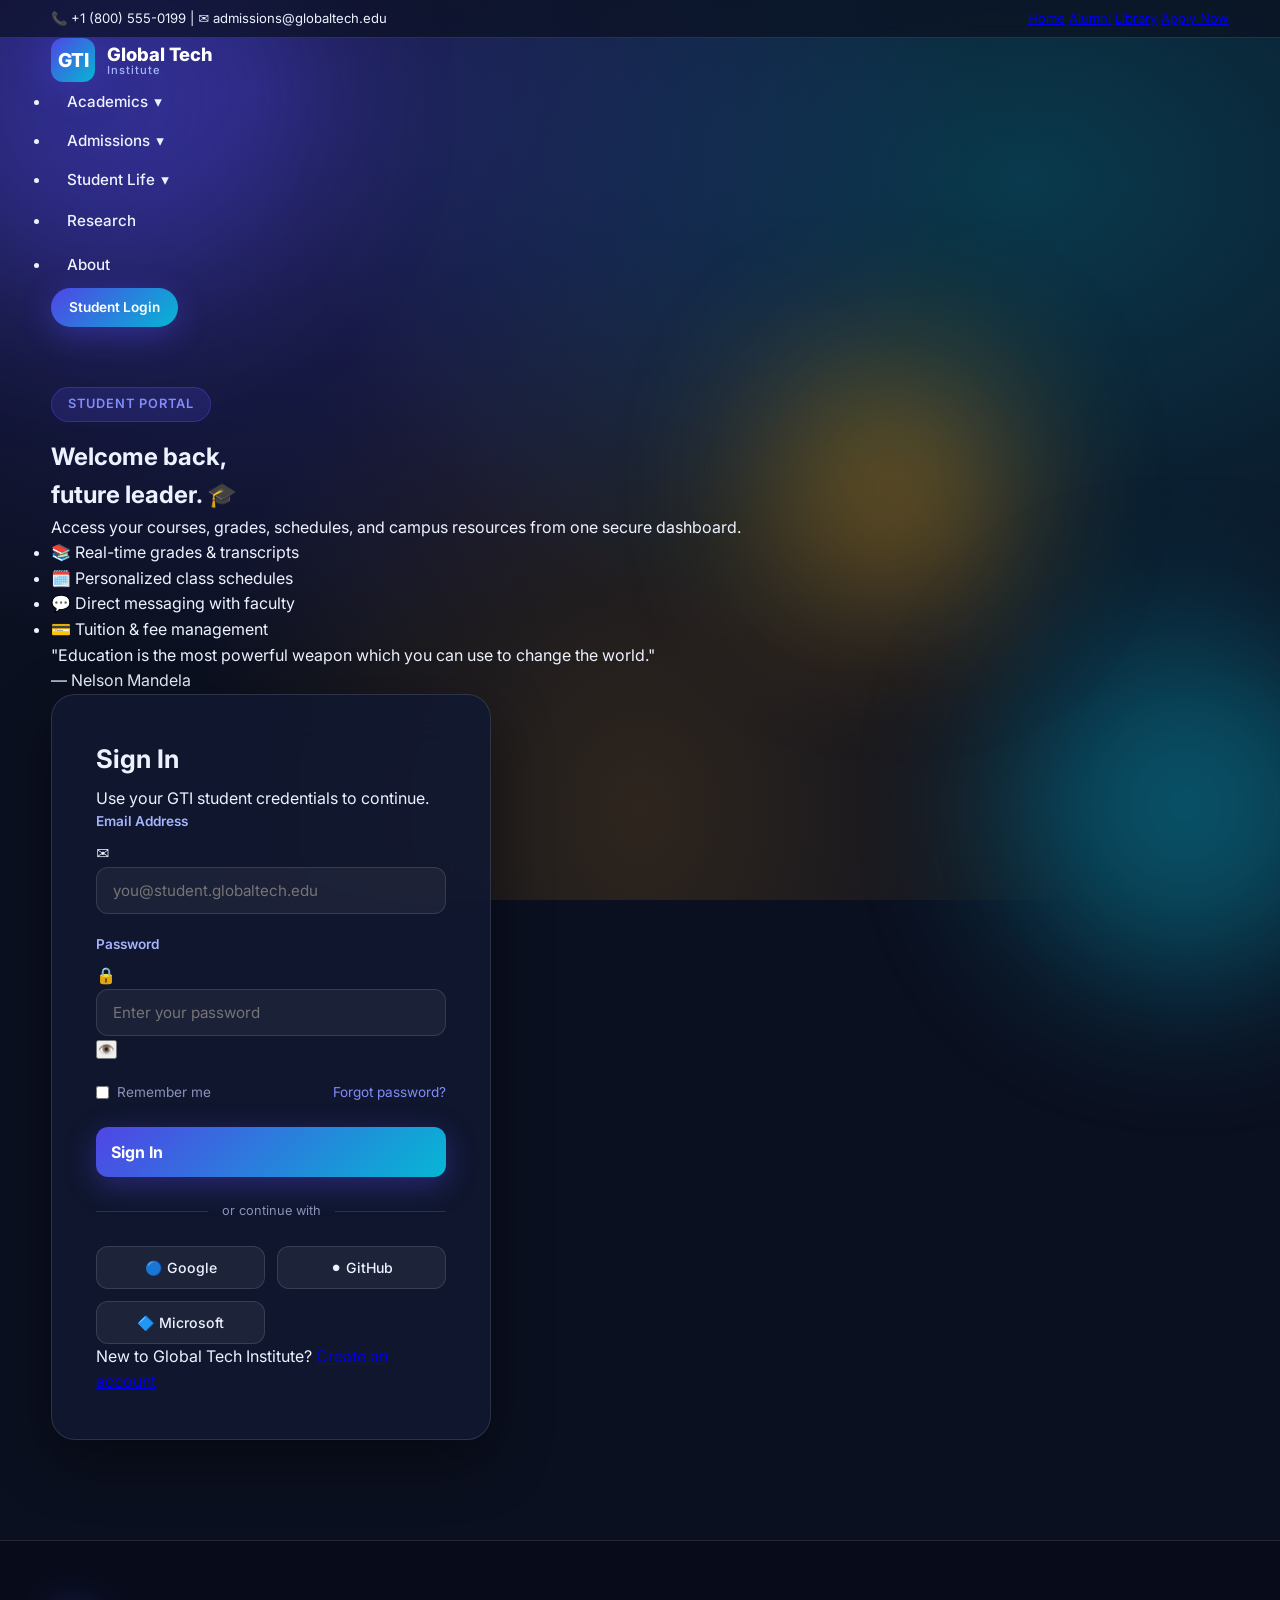
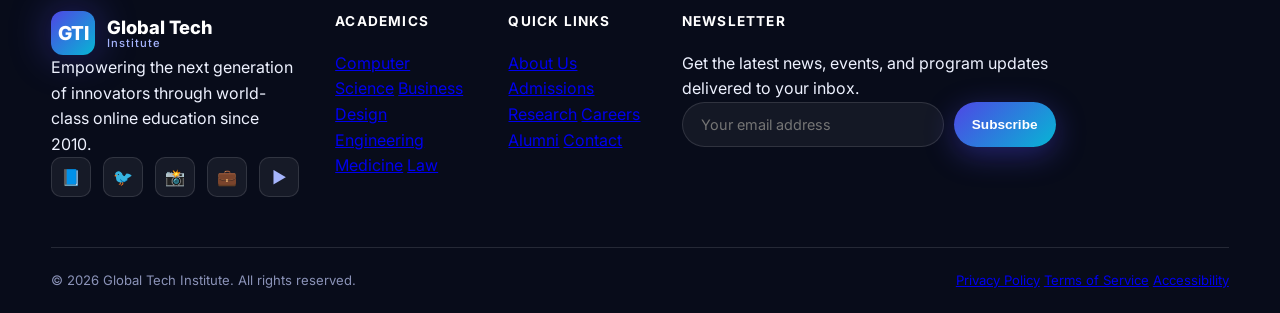
==== login.html @ 84972c01 "Add student login portal with validation" ====
<!DOCTYPE html>
<html lang="en">
<head>
  <meta charset="UTF-8" />
  <meta name="viewport" content="width=device-width, initial-scale=1.0" />
  <title>Student Login — Global Tech Institute</title>
  <meta name="description" content="Sign in to your Global Tech Institute student portal to access grades, schedules, and resources." />
  <link rel="preconnect" href="https://fonts.googleapis.com" />
  <link rel="preconnect" href="https://fonts.gstatic.com" crossorigin />
  <link href="https://fonts.googleapis.com/css2?family=Inter:wght@400;500;600;700;800;900&family=Playfair+Display:wght@600;700;800&display=swap" rel="stylesheet" />
  <link rel="stylesheet" href="style.css" />
</head>
<body>
  <div class="orb orb-1"></div>
  <div class="orb orb-2"></div>
  <div class="orb orb-3"></div>

  <!-- ============ TOP UTILITY BAR ============ -->
  <div class="topbar">
    <div class="container topbar-inner">
      <div class="topbar-left">
        <span>📞 +1 (800) 555-0199</span>
        <span class="topbar-divider">|</span>
        <span>✉️ admissions@globaltech.edu</span>
      </div>
      <div class="topbar-right">
        <a href="index.html">Home</a>
        <a href="#">Alumni</a>
        <a href="#">Library</a>
        <a href="#" class="topbar-cta">Apply Now</a>
      </div>
    </div>
  </div>

  <!-- ============ HEADER / MEGA-MENU NAV ============ -->
  <header class="site-header" id="siteHeader">
    <div class="container header-inner">
      <a href="index.html" class="logo">
        <span class="logo-mark">GTI</span>
        <span class="logo-text">Global Tech<br /><small>Institute</small></span>
      </a>

      <nav class="main-nav" id="mainNav">
        <ul class="nav-list">
          <li class="nav-item has-mega">
            <button class="nav-link" data-mega="academics">Academics <span class="caret">▾</span></button>
            <div class="mega-menu" id="mega-academics">
              <div class="mega-grid">
                <div class="mega-col">
                  <h4>Departments</h4>
                  <a href="departments/computer-science.html">Computer Science</a>
                  <a href="departments/business.html">Business</a>
                  <a href="departments/design.html">Design</a>
                  <a href="departments/engineering.html">Engineering</a>
                  <a href="departments/medicine.html">Medicine</a>
                  <a href="departments/law.html">Law</a>
                </div>
                <div class="mega-col">
                  <h4>Programs</h4>
                  <a href="#">Undergraduate</a>
                  <a href="#">Graduate</a>
                  <a href="#">Doctoral</a>
                  <a href="#">Certificates</a>
                  <a href="#">Micro-credentials</a>
                </div>
                <div class="mega-col mega-feature">
                  <h4>Featured Program</h4>
                  <div class="mega-card">
                    <span class="mega-badge">New</span>
                    <h5>B.Sc. Artificial Intelligence</h5>
                    <p>Master machine learning, neural networks, and data science.</p>
                    <a href="#" class="mega-link">Explore →</a>
                  </div>
                </div>
              </div>
            </div>
          </li>
          <li class="nav-item has-mega">
            <button class="nav-link" data-mega="admissions">Admissions <span class="caret">▾</span></button>
            <div class="mega-menu" id="mega-admissions">
              <div class="mega-grid">
                <div class="mega-col">
                  <h4>Apply</h4>
                  <a href="#">How to Apply</a>
                  <a href="#">Application Deadlines</a>
                  <a href="#">Tuition &amp; Fees</a>
                  <a href="#">Scholarships</a>
                  <a href="#">Financial Aid</a>
                </div>
                <div class="mega-col">
                  <h4>Visit &amp; Connect</h4>
                  <a href="#">Virtual Open House</a>
                  <a href="#">Campus Tours</a>
                  <a href="#">Request Info</a>
                  <a href="#">Contact Admissions</a>
                </div>
                <div class="mega-col mega-feature">
                  <h4>Upcoming Deadline</h4>
                  <div class="mega-card">
                    <span class="mega-badge accent">Spring 2027</span>
                    <h5>Priority Application</h5>
                    <p>Submit by <strong>November 15, 2026</strong>.</p>
                    <a href="#" class="mega-link">Apply Now →</a>
                  </div>
                </div>
              </div>
            </div>
          </li>
          <li class="nav-item has-mega">
            <button class="nav-link" data-mega="life">Student Life <span class="caret">▾</span></button>
            <div class="mega-menu" id="mega-life">
              <div class="mega-grid">
                <div class="mega-col">
                  <h4>Community</h4>
                  <a href="#">Student Clubs</a>
                  <a href="#">Events &amp; Activities</a>
                  <a href="#">Athletics</a>
                  <a href="#">Diversity &amp; Inclusion</a>
                </div>
                <div class="mega-col">
                  <h4>Support</h4>
                  <a href="#">Academic Advising</a>
                  <a href="#">Career Services</a>
                  <a href="#">Counseling</a>
                  <a href="#">Disability Services</a>
                </div>
                <div class="mega-col mega-feature">
                  <h4>Student Portal</h4>
                  <div class="mega-card">
                    <span class="mega-badge">24/7</span>
                    <h5>Access Your Dashboard</h5>
                    <p>Grades, schedules, and resources — all in one place.</p>
                    <a href="login.html" class="mega-link">Sign In →</a>
                  </div>
                </div>
              </div>
            </div>
          </li>
          <li class="nav-item"><a class="nav-link" href="#">Research</a></li>
          <li class="nav-item"><a class="nav-link" href="#">About</a></li>
        </ul>
      </nav>

      <div class="header-actions">
        <a href="login.html" class="btn btn-primary btn-sm">Student Login</a>
        <button class="hamburger" id="hamburger" aria-label="Menu">
          <span></span><span></span><span></span>
        </button>
      </div>
    </div>
  </header>

  <!-- ============ LOGIN SECTION ============ -->
  <main class="login-page">
    <section class="login-section">
      <div class="container login-wrap">
        <!-- Left: Branding panel -->
        <div class="login-brand reveal">
          <span class="section-tag">Student Portal</span>
          <h1 class="login-title">Welcome back,<br />future leader. 🎓</h1>
          <p class="login-sub">Access your courses, grades, schedules, and campus resources from one secure dashboard.</p>
          <ul class="login-features">
            <li>📚 Real-time grades &amp; transcripts</li>
            <li>🗓️ Personalized class schedules</li>
            <li>💬 Direct messaging with faculty</li>
            <li>💳 Tuition &amp; fee management</li>
          </ul>
          <div class="login-quote">
            <p>"Education is the most powerful weapon which you can use to change the world."</p>
            <span>— Nelson Mandela</span>
          </div>
        </div>

        <!-- Right: Login form -->
        <div class="login-card reveal">
          <div class="login-card-head">
            <h2>Sign In</h2>
            <p>Use your GTI student credentials to continue.</p>
          </div>

          <form id="loginForm" novalidate>
            <div class="form-group">
              <label for="email">Email Address</label>
              <div class="input-wrap">
                <span class="input-icon">✉️</span>
                <input type="email" id="email" name="email" placeholder="you@student.globaltech.edu" autocomplete="email" />
              </div>
              <span class="error-msg" id="emailError"></span>
            </div>

            <div class="form-group">
              <label for="password">Password</label>
              <div class="input-wrap">
                <span class="input-icon">🔒</span>
                <input type="password" id="password" name="password" placeholder="Enter your password" autocomplete="current-password" />
                <button type="button" class="toggle-pass" id="togglePass" aria-label="Show password">👁️</button>
              </div>
              <span class="error-msg" id="passwordError"></span>
            </div>

            <div class="form-row">
              <label class="checkbox-label">
                <input type="checkbox" id="remember" />
                <span>Remember me</span>
              </label>
              <a href="#" class="forgot-link">Forgot password?</a>
            </div>

            <button type="submit" class="btn btn-primary login-btn">Sign In</button>

            <div class="login-divider"><span>or continue with</span></div>

            <div class="social-login">
              <button type="button" class="social-btn">🔵 Google</button>
              <button type="button" class="social-btn">⚫ GitHub</button>
              <button type="button" class="social-btn">🔷 Microsoft</button>
            </div>
          </form>

          <p class="login-signup">New to Global Tech Institute? <a href="#">Create an account</a></p>
        </div>
      </div>
    </section>
  </main>

  <!-- ============ FOOTER ============ -->
  <footer class="footer">
    <div class="container">
      <div class="footer-grid">
        <div class="footer-col footer-about">
          <a href="index.html" class="logo footer-logo">
            <span class="logo-mark">GTI</span>
            <span class="logo-text">Global Tech<br /><small>Institute</small></span>
          </a>
          <p>Empowering the next generation of innovators through world-class online education since 2010.</p>
          <div class="footer-social">
            <a href="#" aria-label="Facebook">📘</a>
            <a href="#" aria-label="Twitter">🐦</a>
            <a href="#" aria-label="Instagram">📸</a>
            <a href="#" aria-label="LinkedIn">💼</a>
            <a href="#" aria-label="YouTube">▶️</a>
          </div>
        </div>

        <div class="footer-col">
          <h4>Academics</h4>
          <a href="departments/computer-science.html">Computer Science</a>
          <a href="departments/business.html">Business</a>
          <a href="departments/design.html">Design</a>
          <a href="departments/engineering.html">Engineering</a>
          <a href="departments/medicine.html">Medicine</a>
          <a href="departments/law.html">Law</a>
        </div>

        <div class="footer-col">
          <h4>Quick Links</h4>
          <a href="#">About Us</a>
          <a href="#">Admissions</a>
          <a href="#">Research</a>
          <a href="#">Careers</a>
          <a href="#">Alumni</a>
          <a href="#">Contact</a>
        </div>

        <div class="footer-col">
          <h4>Newsletter</h4>
          <p class="newsletter-text">Get the latest news, events, and program updates delivered to your inbox.</p>
          <form id="newsletterForm" class="newsletter-form">
            <input type="email" placeholder="Your email address" required />
            <button type="submit" class="btn btn-primary btn-sm">Subscribe</button>
          </form>
          <span class="newsletter-msg" id="newsletterMsg"></span>
        </div>
      </div>

      <div class="footer-bottom">
        <p>© 2026 Global Tech Institute. All rights reserved.</p>
        <div class="footer-legal">
          <a href="#">Privacy Policy</a>
          <a href="#">Terms of Service</a>
          <a href="#">Accessibility</a>
        </div>
      </div>
    </div>
  </footer>

  <script src="script.js"></script>
</body>
</html>
---- style.css ----
/* =========================================================
   GLOBAL TECH INSTITUTE — style.css
   Production-ready stylesheet
   ========================================================= */

:root {
  --primary: #4f46e5;
  --primary-dark: #3730a3;
  --primary-light: #818cf8;
  --accent: #06b6d4;
  --accent-2: #f59e0b;
  --bg: #0b1020;
  --bg-2: #111831;
  --surface: rgba(255, 255, 255, 0.06);
  --surface-strong: rgba(255, 255, 255, 0.1);
  --border: rgba(255, 255, 255, 0.12);
  --text: #eef2ff;
  --text-muted: #a5b4fc;
  --text-dim: #8b93b8;
  --radius: 16px;
  --radius-lg: 24px;
  --shadow: 0 20px 60px rgba(0, 0, 0, 0.45);
  --shadow-glow: 0 0 40px rgba(79, 70, 229, 0.45);
  --font: 'Segoe UI', 'Inter', system-ui, -apple-system, sans-serif;
  --transition: 0.3s cubic-bezier(0.4, 0, 0.2, 1);
}

* {
  margin: 0;
  padding: 0;
  box-sizing: border-box;
}

html {
  scroll-behavior: smooth;
  scroll-padding-top: 90px;
}

body {
  font-family: var(--font);
  background: var(--bg);
  color: var(--text);
  line-height: 1.6;
  overflow-x: hidden;
  -webkit-font-smoothing: antialiased;
}

/* Animated gradient background */
body::before {
  content: '';
  position: fixed;
  inset: 0;
  z-index: -2;
  background:
    radial-gradient(ellipse at 20% 10%, rgba(79, 70, 229, 0.35), transparent 50%),
    radial-gradient(ellipse at 80% 20%, rgba(6, 182, 212, 0.25), transparent 50%),
    radial-gradient(ellipse at 50% 90%, rgba(245, 158, 11, 0.15), transparent 50%),
    var(--bg);
  animation: bgShift 18s ease-in-out infinite alternate;
}

@keyframes bgShift {
  0% { filter: hue-rotate(0deg); }
  100% { filter: hue-rotate(30deg); }
}

/* Floating orbs */
.orb {
  position: fixed;
  border-radius: 50%;
  filter: blur(80px);
  opacity: 0.4;
  z-index: -1;
  pointer-events: none;
}
.orb-1 { width: 400px; height: 400px; background: #4f46e5; top: -100px; left: -100px; animation: float 12s ease-in-out infinite; }
.orb-2 { width: 350px; height: 350px; background: #06b6d4; bottom: -80px; right: -80px; animation: float 15s ease-in-out infinite reverse; }
.orb-3 { width: 250px; height: 250px; background: #f59e0b; top: 40%; left: 60%; animation: float 10s ease-in-out infinite; }

@keyframes float {
  0%, 100% { transform: translate(0, 0) scale(1); }
  50% { transform: translate(30px, -40px) scale(1.1); }
}

/* =========================================================
   UTILITIES
   ========================================================= */
.container {
  width: min(1200px, 92%);
  margin-inline: auto;
}

.section {
  padding: 90px 0;
  position: relative;
}

.section-tag {
  display: inline-block;
  padding: 6px 16px;
  border-radius: 999px;
  background: rgba(79, 70, 229, 0.2);
  border: 1px solid rgba(79, 70, 229, 0.4);
  color: var(--primary-light);
  font-size: 0.8rem;
  font-weight: 600;
  letter-spacing: 1px;
  text-transform: uppercase;
  margin-bottom: 16px;
}

.section-title {
  font-size: clamp(1.8rem, 4vw, 2.8rem);
  font-weight: 800;
  line-height: 1.2;
  margin-bottom: 16px;
  background: linear-gradient(135deg, #fff, #a5b4fc);
  -webkit-background-clip: text;
  background-clip: text;
  -webkit-text-fill-color: transparent;
}

.section-sub {
  color: var(--text-dim);
  max-width: 640px;
  font-size: 1.05rem;
}

.center { text-align: center; }
.center .section-sub { margin-inline: auto; }

/* Buttons */
.btn {
  display: inline-flex;
  align-items: center;
  gap: 8px;
  padding: 13px 28px;
  border-radius: 999px;
  font-weight: 600;
  font-size: 0.95rem;
  text-decoration: none;
  cursor: pointer;
  border: none;
  transition: var(--transition);
  position: relative;
  overflow: hidden;
}

.btn-primary {
  background: linear-gradient(135deg, var(--primary), var(--accent));
  color: #fff;
  box-shadow: 0 8px 30px rgba(79, 70, 229, 0.4);
}
.btn-primary:hover {
  transform: translateY(-3px);
  box-shadow: 0 14px 40px rgba(79, 70, 229, 0.6);
}

.btn-ghost {
  background: var(--surface);
  border: 1px solid var(--border);
  color: var(--text);
  backdrop-filter: blur(10px);
}
.btn-ghost:hover {
  background: var(--surface-strong);
  transform: translateY(-3px);
}

.btn-sm { padding: 9px 18px; font-size: 0.85rem; }

/* =========================================================
   TOP BAR
   ========================================================= */
.topbar {
  background: rgba(11, 16, 32, 0.7);
  backdrop-filter: blur(12px);
  border-bottom: 1px solid var(--border);
  font-size: 0.82rem;
  padding: 8px 0;
  position: relative;
  z-index: 60;
}
.topbar-inner {
  display: flex;
  justify-content: space-between;
  align-items: center;
  gap: 16px;
  flex-wrap: wrap;
}
.topbar-links { display: flex; gap: 20px; }
.topbar-links a {
  color: var(--text-muted);
  text-decoration: none;
  display: inline-flex;
  align-items: center;
  gap: 6px;
  transition: var(--transition);
}
.topbar-links a:hover { color: #fff; }
.topbar-contact { display: flex; gap: 20px; color: var(--text-muted); }
.topbar-contact span { display: inline-flex; align-items: center; gap: 6px; }

/* =========================================================
   NAVBAR
   ========================================================= */
.navbar {
  position: sticky;
  top: 0;
  z-index: 50;
  background: rgba(11, 16, 32, 0.6);
  backdrop-filter: blur(20px);
  border-bottom: 1px solid var(--border);
  transition: var(--transition);
}
.navbar.scrolled {
  background: rgba(11, 16, 32, 0.9);
  box-shadow: 0 10px 40px rgba(0, 0, 0, 0.4);
}
.nav-inner {
  display: flex;
  align-items: center;
  justify-content: space-between;
  height: 76px;
  gap: 20px;
}

.logo {
  display: flex;
  align-items: center;
  gap: 12px;
  text-decoration: none;
  color: #fff;
}
.logo-mark {
  width: 44px;
  height: 44px;
  border-radius: 12px;
  background: linear-gradient(135deg, var(--primary), var(--accent));
  display: grid;
  place-items: center;
  font-weight: 800;
  font-size: 1.2rem;
  box-shadow: var(--shadow-glow);
}
.logo-text { font-weight: 800; font-size: 1.15rem; line-height: 1.1; }
.logo-text small { display: block; font-weight: 500; font-size: 0.7rem; color: var(--text-muted); letter-spacing: 1px; }

.nav-links {
  display: flex;
  align-items: center;
  gap: 6px;
  list-style: none;
}
.nav-links > li { position: relative; }
.nav-link {
  display: flex;
  align-items: center;
  gap: 6px;
  padding: 10px 16px;
  color: var(--text);
  text-decoration: none;
  font-weight: 500;
  font-size: 0.95rem;
  border-radius: 10px;
  transition: var(--transition);
  cursor: pointer;
  background: none;
  border: none;
  font-family: inherit;
}
.nav-link:hover, .nav-link.active {
  background: var(--surface);
  color: #fff;
}
.nav-link .chev { transition: var(--transition); font-size: 0.7rem; }
.nav-links > li:hover .chev { transform: rotate(180deg); }

.nav-cta { display: flex; align-items: center; gap: 12px; }

/* =========================================================
   MEGA MENU
   ========================================================= */
.mega-menu {
  position: absolute;
  top: calc(100% + 12px);
  left: 50%;
  transform: translateX(-50%) translateY(12px);
  width: min(880px, 90vw);
  background: rgba(17, 24, 49, 0.92);
  backdrop-filter: blur(24px);
  border: 1px solid var(--border);
  border-radius: var(--radius-lg);
  padding: 28px;
  display: grid;
  grid-template-columns: 1.4fr 1fr;
  gap: 28px;
  opacity: 0;
  visibility: hidden;
  pointer-events: none;
  transition: all 0.3s cubic-bezier(0.4, 0, 0.2, 1);
  box-shadow: var(--shadow);
}
.nav-links > li:hover .mega-menu,
.mega-menu.open {
  opacity: 1;
  visibility: visible;
  pointer-events: auto;
  transform: translateX(-50%) translateY(0);
}

.mega-col h4 {
  font-size: 0.75rem;
  text-transform: uppercase;
  letter-spacing: 1.5px;
  color: var(--text-muted);
  margin-bottom: 14px;
}
.mega-list { list-style: none; display: grid; gap: 4px; }
.mega-list a {
  display: flex;
  align-items: center;
  gap: 12px;
  padding: 10px 12px;
  border-radius: 10px;
  color: var(--text);
  text-decoration: none;
  transition: var(--transition);
}
.mega-list a:hover { background: var(--surface); transform: translateX(4px); }
.mega-icon {
  width: 36px;
  height: 36px;
  border-radius: 9px;
  display: grid;
  place-items: center;
  font-size: 1.1rem;
  background: rgba(79, 70, 229, 0.2);
  flex-shrink: 0;
}
.mega-list .mega-label { font-weight: 600; font-size: 0.9rem; }
.mega-list .mega-desc { font-size: 0.75rem; color: var(--text-dim); }

.mega-feature {
  background: linear-gradient(135deg, rgba(79, 70, 229, 0.25), rgba(6, 182, 212, 0.15));
  border: 1px solid rgba(79, 70, 229, 0.35);
  border-radius: var(--radius);
  padding: 22px;
  display: flex;
  flex-direction: column;
  gap: 12px;
}
.mega-feature h5 { font-size: 1.05rem; }
.mega-feature p { font-size: 0.85rem; color: var(--text-muted); }

/* =========================================================
   HERO
   ========================================================= */
.hero {
  position: relative;
  min-height: 92vh;
  display: flex;
  align-items: center;
  overflow: hidden;
}
.hero-video {
  position: absolute;
  inset: 0;
  width: 100%;
  height: 100%;
  object-fit: cover;
  z-index: -1;
  filter: brightness(0.35) saturate(1.1);
}
.hero-overlay {
  position: absolute;
  inset: 0;
  background: linear-gradient(180deg, rgba(11,16,32,0.5), rgba(11,16,32,0.85));
  z-index: -1;
}
.hero-content {
  max-width: 720px;
  padding: 80px 0;
}
.hero-badge {
  display: inline-flex;
  align-items: center;
  gap: 8px;
  padding: 8px 18px;
  border-radius: 999px;
  background: rgba(255, 255, 255, 0.08);
  border: 1px solid var(--border);
  backdrop-filter: blur(10px);
  font-size: 0.85rem;
  margin-bottom: 24px;
}
.hero-badge .dot {
  width: 8px; height: 8px; border-radius: 50%;
  background: #22c55e;
  animation: pulse 2s infinite;
}
@keyframes pulse {
  0%, 100% { box-shadow: 0 0 0 0 rgba(34, 197, 94, 0.6); }
  50% { box-shadow: 0 0 0 8px rgba(34, 197, 94, 0); }
}

.hero h1 {
  font-size: clamp(2.4rem, 6vw, 4.2rem);
  font-weight: 900;
  line-height: 1.08;
  margin-bottom: 22px;
}
.hero h1 .grad {
  background: linear-gradient(135deg, #818cf8, #06b6d4, #f59e0b);
  -webkit-background-clip: text;
  background-clip: text;
  -webkit-text-fill-color: transparent;
}
.hero p {
  font-size: 1.15rem;
  color: var(--text-muted);
  max-width: 560px;
  margin-bottom: 34px;
}
.hero-actions { display: flex; gap: 16px; flex-wrap: wrap; }

.hero-stats {
  display: flex;
  gap: 40px;
  margin-top: 56px;
  flex-wrap: wrap;
}
.hero-stat .num {
  font-size: 2rem;
  font-weight: 800;
  background: linear-gradient(135deg, #fff, #a5b4fc);
  -webkit-background-clip: text;
  background-clip: text;
  -webkit-text-fill-color: transparent;
}
.hero-stat .lbl { font-size: 0.85rem; color: var(--text-dim); }

.scroll-indicator {
  position: absolute;
  bottom: 30px;
  left: 50%;
  transform: translateX(-50%);
  display: flex;
  flex-direction: column;
  align-items: center;
  gap: 8px;
  color: var(--text-dim);
  font-size: 0.75rem;
  animation: bounce 2s infinite;
}
@keyframes bounce {
  0%, 100% { transform: translateX(-50%) translateY(0); }
  50% { transform: translateX(-50%) translateY(10px); }
}

/* =========================================================
   GLASS CARDS
   ========================================================= */
.glass {
  background: var(--surface);
  border: 1px solid var(--border);
  backdrop-filter: blur(16px);
  border-radius: var(--radius);
}

.card-grid {
  display: grid;
  grid-template-columns: repeat(auto-fit, minmax(260px, 1fr));
  gap: 24px;
  margin-top: 48px;
}

.feature-card {
  padding: 30px;
  transition: var(--transition);
  position: relative;
  overflow: hidden;
}
.feature-card::before {
  content: '';
  position: absolute;
  inset: 0;
  background: linear-gradient(135deg, rgba(79,70,229,0.15), transparent);
  opacity: 0;
  transition: var(--transition);
}
.feature-card:hover { transform: translateY(-8px); box-shadow: var(--shadow); }
.feature-card:hover::before { opacity: 1; }
.feature-icon {
  width: 56px;
  height: 56px;
  border-radius: 14px;
  display: grid;
  place-items: center;
  font-size: 1.6rem;
  background: linear-gradient(135deg, var(--primary), var(--accent));
  margin-bottom: 18px;
  box-shadow: var(--shadow-glow);
}
.feature-card h3 { font-size: 1.2rem; margin-bottom: 10px; }
.feature-card p { color: var(--text-dim); font-size: 0.92rem; }

/* =========================================================
   DEPARTMENTS
   ========================================================= */
.dept-grid {
  display: grid;
  grid-template-columns: repeat(auto-fit, minmax(300px, 1fr));
  gap: 24px;
  margin-top: 48px;
}
.dept-card {
  padding: 34px;
  text-decoration: none;
  color: var(--text);
  transition: var(--transition);
  position: relative;
  overflow: hidden;
}
.dept-card:hover { transform: translateY(-8px); box-shadow: var(--shadow); border-color: rgba(79,70,229,0.5); }
.dept-card .dept-icon {
  width: 60px; height: 60px; border-radius: 16px;
  display: grid; place-items: center; font-size: 1.8rem;
  margin-bottom: 20px;
}
.dept-card h3 { font-size: 1.35rem; margin-bottom: 10px; }
.dept-card p { color: var(--text-dim); font-size: 0.92rem; margin-bottom: 16px; }
.dept-card .dept-link {
  color: var(--primary-light);
  font-weight: 600;
  font-size: 0.9rem;
  display: inline-flex;
  align-items: center;
  gap: 6px;
}
.dept-card:hover .dept-link { gap: 12px; }
.dept-card .dept-link, .dept-card .dept-link * { transition: var(--transition); }

/* =========================================================
   COURSE CATALOG
   ========================================================= */
.catalog-filters {
  display: flex;
  gap: 12px;
  flex-wrap: wrap;
  margin: 36px 0;
}
.filter-btn {
  padding: 10px 22px;
  border-radius: 999px;
  background: var(--surface);
  border: 1px solid var(--border);
  color: var(--text);
  cursor: pointer;
  font-weight: 500;
  font-size: 0.9rem;
  transition: var(--transition);
  font-family: inherit;
}
.filter-btn:hover { background: var(--surface-strong); }
.filter-btn.active {
  background: linear-gradient(135deg, var(--primary), var(--accent));
  border-color: transparent;
  color: #fff;
  box-shadow: var(--shadow-glow);
}

.course-grid {
  display: grid;
  grid-template-columns: repeat(auto-fill, minmax(300px, 1fr));
  gap: 24px;
}
.course-card {
  padding: 26px;
  transition: var(--transition);
  display: flex;
  flex-direction: column;
  gap: 12px;
}
.course-card:hover { transform: translateY(-6px); box-shadow: var(--shadow); }
.course-card .course-top {
  display: flex;
  justify-content: space-between;
  align-items: center;
}
.course-badge {
  padding: 4px 12px;
  border-radius: 999px;
  font-size: 0.72rem;
  font-weight: 600;
  background: rgba(79, 70, 229, 0.2);
  color: var(--primary-light);
}
.course-level {
  font-size: 0.75rem;
  color: var(--text-dim);
}
.course-card h3 { font-size: 1.15rem; }
.course-card p { color: var(--text-dim); font-size: 0.88rem; flex: 1; }
.course-meta {
  display: flex;
  gap: 16px;
  font-size: 0.82rem;
  color: var(--text-muted);
  padding-top: 12px;
  border-top: 1px solid var(--border);
}
.course-meta span { display: inline-flex; align-items: center; gap: 6px; }
.course-card.hidden { display: none; }

/* =========================================================
   LOGIN PORTAL
   ========================================================= */
.login-section {
  min-height: 100vh;
  display: flex;
  align-items: center;
  justify-content: center;
  padding: 60px 0;
}
.login-card {
  width: min(440px, 92%);
  padding: 44px;
  background: rgba(17, 24, 49, 0.85);
  backdrop-filter: blur(24px);
  border: 1px solid var(--border);
  border-radius: var(--radius-lg);
  box-shadow: var(--shadow);
}
.login-card .logo { margin-bottom: 28px; }
.login-card h2 { font-size: 1.6rem; margin-bottom: 6px; }
.login-card .login-sub { color: var(--text-dim); font-size: 0.9rem; margin-bottom: 28px; }

.form-group { margin-bottom: 20px; }
.form-group label {
  display: block;
  font-size: 0.85rem;
  font-weight: 600;
  margin-bottom: 8px;
  color: var(--text-muted);
}
.form-group input {
  width: 100%;
  padding: 13px 16px;
  border-radius: 12px;
  background: rgba(255, 255, 255, 0.05);
  border: 1px solid var(--border);
  color: #fff;
  font-size: 0.95rem;
  font-family: inherit;
  transition: var(--transition);
}
.form-group input:focus {
  outline: none;
  border-color: var(--primary-light);
  box-shadow: 0 0 0 3px rgba(79, 70, 229, 0.25);
}
.form-group input.error {
  border-color: #ef4444;
  box-shadow: 0 0 0 3px rgba(239, 68, 68, 0.2);
}
.form-group .error-msg {
  display: none;
  color: #f87171;
  font-size: 0.78rem;
  margin-top: 6px;
}
.form-group .error-msg.show { display: block; }

.form-row {
  display: flex;
  justify-content: space-between;
  align-items: center;
  margin-bottom: 24px;
  font-size: 0.85rem;
}
.form-row label { display: flex; align-items: center; gap: 8px; color: var(--text-dim); cursor: pointer; }
.form-row a { color: var(--primary-light); text-decoration: none; }
.form-row a:hover { text-decoration: underline; }

.login-btn {
  width: 100%;
  padding: 15px;
  border-radius: 12px;
  border: none;
  background: linear-gradient(135deg, var(--primary), var(--accent));
  color: #fff;
  font-weight: 700;
  font-size: 1rem;
  cursor: pointer;
  transition: var(--transition);
  font-family: inherit;
}
.login-btn:hover { transform: translateY(-2px); box-shadow: var(--shadow-glow); }

.login-divider {
  display: flex;
  align-items: center;
  gap: 14px;
  margin: 24px 0;
  color: var(--text-dim);
  font-size: 0.8rem;
}
.login-divider::before, .login-divider::after {
  content: '';
  flex: 1;
  height: 1px;
  background: var(--border);
}

.social-login { display: grid; grid-template-columns: 1fr 1fr; gap: 12px; }
.social-btn {
  padding: 12px;
  border-radius: 12px;
  background: var(--surface);
  border: 1px solid var(--border);
  color: var(--text);
  cursor: pointer;
  font-weight: 500;
  font-size: 0.88rem;
  transition: var(--transition);
  font-family: inherit;
}
.social-btn:hover { background: var(--surface-strong); }

.login-footer {
  text-align: center;
  margin-top: 24px;
  font-size: 0.85rem;
  color: var(--text-dim);
}
.login-footer a { color: var(--primary-light); text-decoration: none; }

/* =========================================================
   FOOTER
   ========================================================= */
.footer {
  background: rgba(8, 12, 26, 0.8);
  border-top: 1px solid var(--border);
  padding: 70px 0 0;
  margin-top: 40px;
}
.footer-grid {
  display: grid;
  grid-template-columns: 1.6fr repeat(4, 1fr);
  gap: 36px;
  padding-bottom: 50px;
}
.footer-brand p {
  color: var(--text-dim);
  font-size: 0.9rem;
  margin: 18px 0;
  max-width: 280px;
}
.footer-social { display: flex; gap: 12px; }
.footer-social a {
  width: 40px; height: 40px;
  border-radius: 10px;
  display: grid; place-items: center;
  background: var(--surface);
  border: 1px solid var(--border);
  color: var(--text-muted);
  text-decoration: none;
  transition: var(--transition);
}
.footer-social a:hover { background: var(--primary); color: #fff; transform: translateY(-3px); }

.footer-col h4 {
  font-size: 0.85rem;
  text-transform: uppercase;
  letter-spacing: 1.2px;
  color: #fff;
  margin-bottom: 18px;
}
.footer-col ul { list-style: none; display: grid; gap: 10px; }
.footer-col ul a {
  color: var(--text-dim);
  text-decoration: none;
  font-size: 0.9rem;
  transition: var(--transition);
}
.footer-col ul a:hover { color: var(--primary-light); padding-left: 4px; }

.footer-newsletter {
  padding: 40px 0;
  border-top: 1px solid var(--border);
  display: flex;
  align-items: center;
  justify-content: space-between;
  gap: 24px;
  flex-wrap: wrap;
}
.footer-newsletter h3 { font-size: 1.3rem; margin-bottom: 6px; }
.footer-newsletter p { color: var(--text-dim); font-size: 0.9rem; }
.newsletter-form { display: flex; gap: 10px; flex: 1; max-width: 480px; }
.newsletter-form input {
  flex: 1;
  padding: 13px 18px;
  border-radius: 999px;
  background: rgba(255, 255, 255, 0.05);
  border: 1px solid var(--border);
  color: #fff;
  font-size: 0.9rem;
  font-family: inherit;
}
.newsletter-form input:focus { outline: none; border-color: var(--primary-light); }
.newsletter-msg { font-size: 0.85rem; margin-top: 8px; }

.footer-bottom {
  padding: 22px 0;
  border-top: 1px solid var(--border);
  display: flex;
  justify-content: space-between;
  align-items: center;
  gap: 16px;
  flex-wrap: wrap;
  font-size: 0.82rem;
  color: var(--text-dim);
}
.footer-bottom-links { display: flex; gap: 20px; }
.footer-bottom-links a { color: var(--text-dim); text-decoration: none; }
.footer-bottom-links a:hover { color: #fff; }

/* =========================================================
   PAGE HERO (inner pages)
   ========================================================= */
.page-hero {
  padding: 90px 0 60px;
  text-align: center;
  position: relative;
}
.page-hero h1 {
  font-size: clamp(2rem, 5vw, 3.2rem);
  font-weight: 900;
  margin-bottom: 14px;
}
.page-hero p { color: var(--text-muted); max-width: 640px; margin-inline: auto; }

/* =========================================================
   REVEAL ANIMATIONS
   ========================================================= */
.reveal {
  opacity: 0;
  transform: translateY(30px);
  transition: opacity 0.7s ease, transform 0.7s ease;
}
.reveal.visible {
  opacity: 1;
  transform: translateY(0);
}
.reveal-delay-1 { transition-delay: 0.1s; }
.reveal-delay-2 { transition-delay: 0.2s; }
.reveal-delay-3 { transition-delay: 0.3s; }

/* =========================================================
   MOBILE NAV
   ========================================================= */
.hamburger {
  display: none;
  flex-direction: column;
  gap: 5px;
  background: none;
  border: none;
  cursor: pointer;
  padding: 8px;
}
.hamburger span {
  width: 26px;
  height: 2.5px;
  background: #fff;
  border-radius: 2px;
  transition: var(--transition);
}
.hamburger.open span:nth-child(1) { transform: translateY(7.5px) rotate(45deg); }
.hamburger.open span:nth-child(2) { opacity: 0; }
.hamburger.open span:nth-child(3) { transform: translateY(-7.5px) rotate(-45deg); }

/* =========================================================
   RESPONSIVE
   ========================================================= */
@media (max-width: 1024px) {
  .footer-grid { grid-template-columns: repeat(2, 1fr); }
}

@media (max-width: 860px) {
  .hamburger { display: flex; }
  .nav-links {
    position: fixed;
    top: 76px;
    left: 0;
    right: 0;
    bottom: 0;
    flex-direction: column;
    align-items: stretch;
    background: rgba(11, 16, 32, 0.98);
    backdrop-filter: blur(20px);
    padding: 24px;
    gap: 8px;
    transform: translateX(100%);
    transition: var(--transition);
    overflow-y: auto;
  }
  .nav-links.open { transform: translateX(0); }
  .nav-link { justify-content: space-between; width: 100%; }
  .mega-menu {
    position: static;
    transform: none;
    width: 100%;
    display: none;
    opacity: 1;
    visibility: visible;
    pointer-events: auto;
    grid-template-columns: 1fr;
    box-shadow: none;
    margin-top: 8px;
  }
  .nav-links > li:hover .mega-menu { display: none; }
  .mega-menu.open { display: grid; }
  .nav-cta .btn-ghost { display: none; }
  .topbar-links { display: none; }
  .hero { min-height: 80vh; }
  .hero-stats { gap: 24px; }
}

@media (max-width: 560px) {
  .section { padding: 60px 0; }
  .footer-grid { grid-template-columns: 1fr; }
  .footer-newsletter { flex-direction: column; align-items: flex-start; }
  .newsletter-form { width: 100%; }
  .hero-actions { flex-direction: column; }
  .hero-actions .btn { width: 100%; justify-content: center; }
  .social-login { grid-template-columns: 1fr; }
}
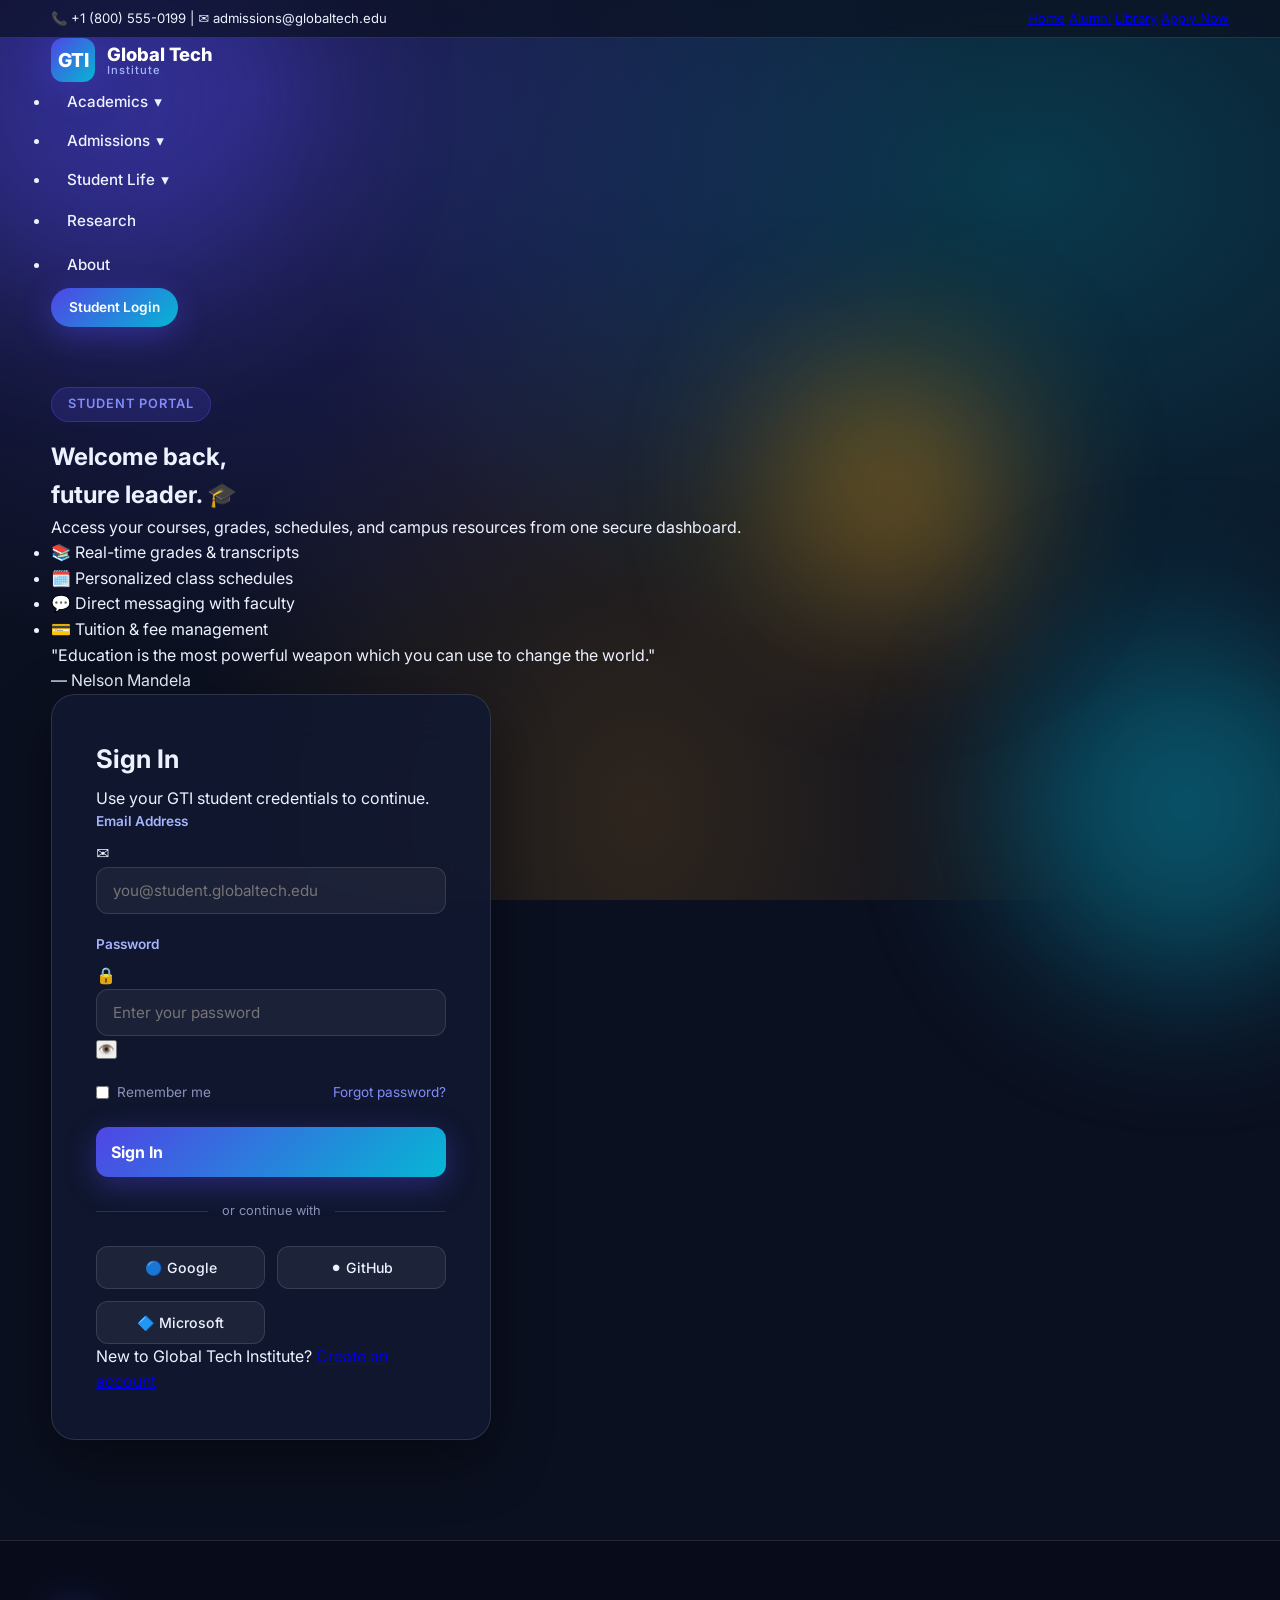
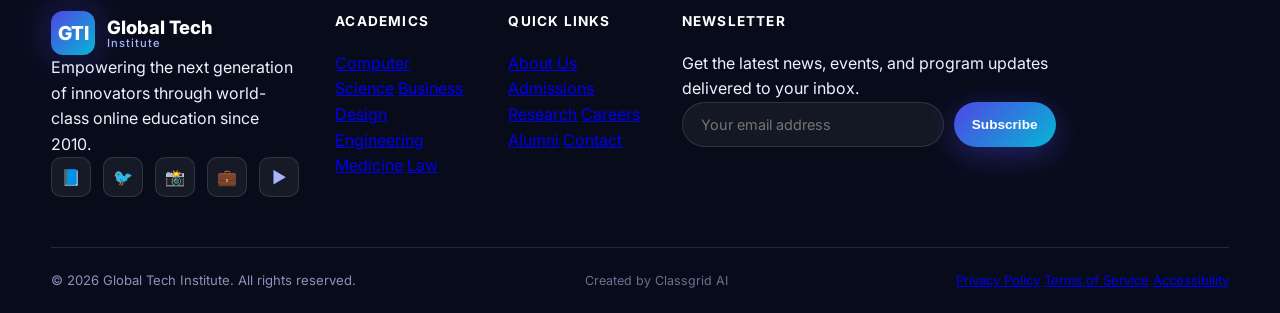
==== commit b6db6d4b: "Add "Created by Classgrid AI" credit to footer Co-authored-by: nehasharmaking25-coder <nehasharmakin" ====
--- a/login.html
+++ b/login.html
@@ -275,6 +275,7 @@
 
       <div class="footer-bottom">
         <p>© 2026 Global Tech Institute. All rights reserved.</p>
+        <p class="credit">Created by Classgrid AI</p>
         <div class="footer-legal">
           <a href="#">Privacy Policy</a>
           <a href="#">Terms of Service</a>
--- a/style.css
+++ b/style.css
@@ -822,6 +822,7 @@
   font-size: 0.82rem;
   color: var(--text-dim);
 }
+.footer-bottom .credit { color: var(--text-dim); opacity: 0.75; font-size: 0.78rem; }
 .footer-bottom-links { display: flex; gap: 20px; }
 .footer-bottom-links a { color: var(--text-dim); text-decoration: none; }
 .footer-bottom-links a:hover { color: #fff; }
